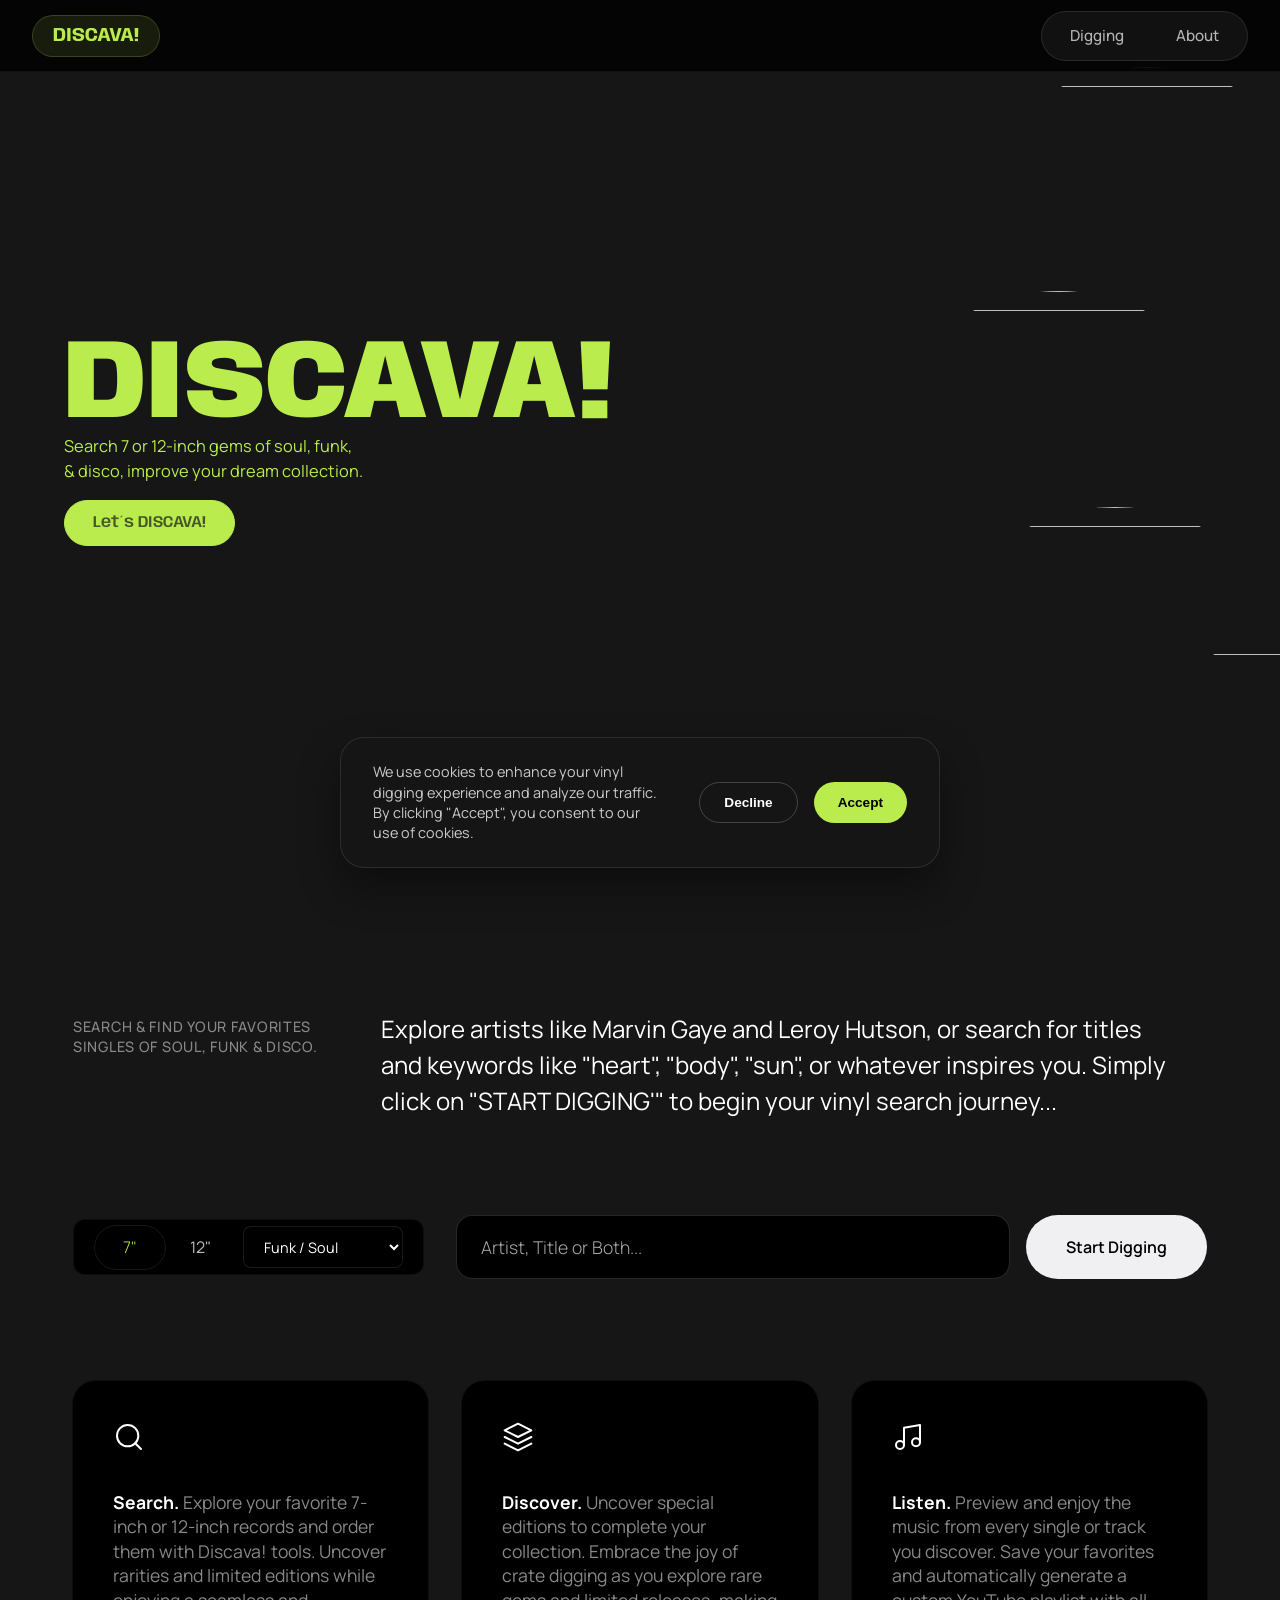
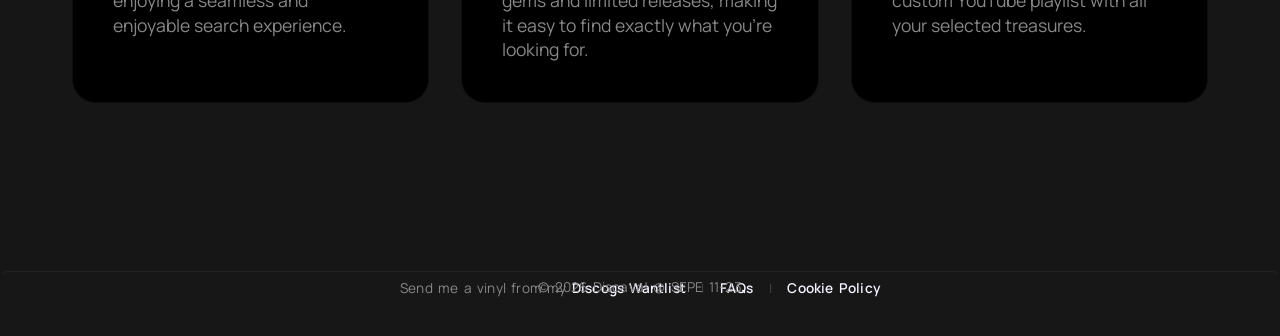
==== index.html @ 00d9830b "Discava 2.0: GTM integration, SEO optimization, Cookie Banner and Dynamic Footer" ====
<!DOCTYPE html>
<html lang="en">

<head>
  <meta charset="UTF-8" />
  <meta name="viewport" content="width=device-width, initial-scale=1.0" />
  <meta httpequiv="Permissions-Policy" content="interest-cohort=()" />
  <meta name="description"
    content="Discava! - Your Vinyl Digging Experience: A platform dedicated to celebrating the timeless allure of vinyl records, soul, funk, and disco music. Join us on this musical journey!" />
  <meta name="keywords"
    content="Discava!, vinyl records, vinyl digging, soul music, funk music, disco music, crate digging, vinyl adventure" />
  <meta name="author" content="Juan Falibene" />
  <!-- Google Tag Manager -->
  <script>(function (w, d, s, l, i) {
      w[l] = w[l] || []; w[l].push({
        'gtm.start':
          new Date().getTime(), event: 'gtm.js'
      }); var f = d.getElementsByTagName(s)[0],
        j = d.createElement(s), dl = l != 'dataLayer' ? '&l=' + l : ''; j.async = true; j.src =
          'https://www.googletagmanager.com/gtm.js?id=' + i + dl; f.parentNode.insertBefore(j, f);
    })(window, document, 'script', 'dataLayer', 'GTM-P69Q8WK2');</script>
  <!-- End Google Tag Manager -->
  <!-- Open Graph / Facebook -->
  <meta property="og:type" content="website" />
  <meta property="og:title" content="Discava! - Your Vinyl Digging Experience" />
  <meta property="og:description"
    content="A platform dedicated to celebrating the timeless allure of vinyl records, soul, funk, and disco music. Join us on this musical journey!" />
  <meta property="og:image" content="http://dev.juanfalibene.com/discava/img/discava_sharealbe_img.jpg" />
  <!-- Twitter -->
  <meta property="twitter:card" content="summary_large_image" />
  <meta property="twitter:title" content="Discava! - Your Vinyl Digging Experience" />
  <meta property="twitter:description"
    content="A platform dedicated to celebrating the timeless allure of vinyl records, soul, funk, and disco music. Join us on this musical journey!" />
  <meta property="twitter:image" content="http://dev.juanfalibene.com/discava/img/discava_shareable_img.jpg" />
  <title>Discava! - Your Vinyl Digging Experience</title>
  <link rel="stylesheet" href="css/styles.css" />
  <link rel="icon" type="image/x-icon" href="img/favicon.png" />
  <link rel="canonical" href="https://juanfalibene.com/discava/index.html" />
  <!-- Structured Data / JSON-LD -->
  <script type="application/ld+json">
    {
      "@context": "https://schema.org",
      "@type": "WebSite",
      "name": "Discava!",
      "url": "https://juanfalibene.com/discava/",
      "description": "Your Vinyl Digging Experience - Soul, Funk, and Disco music platform.",
      "author": {
        "@type": "Person",
        "name": "Juan Falibene"
      },
      "potentialAction": {
        "@type": "SearchAction",
        "target": "https://juanfalibene.com/discava/index.html?q={search_term_string}",
        "query-input": "required name=search_term_string"
      }
    }
  </script>
  <!-- type="module" habilita los imports/exports entre archivos JS -->
  <script type="module" src="js/main.js"></script>
</head>

<body>
  <!-- Google Tag Manager (noscript) -->
  <noscript><iframe src="https://www.googletagmanager.com/ns.html?id=GTM-P69Q8WK2" height="0" width="0"
      style="display:none;visibility:hidden"></iframe></noscript>
  <!-- End Google Tag Manager (noscript) -->
  <header class="header" id="header">
    <div class="logo">
      <h1><a href="./index.html">Discava!</a></h1>
    </div>
    <nav class="navbar" id="navbar">
      <ul>
        <li class="nav-item"><a href="#diggin">Digging</a></li>
        <!--<li class="nav-item"><a href="#discover">Discover</a></li>-->
        <li class="nav-item"><a href="./about.html">About</a></li>
      </ul>
    </nav>
    <button class="hamburger-button" id="hamburgerButton">
      <span></span>
      <span></span>
      <span></span>
    </button>
  </header>
  <section class="hero-welcome">
    <div class="welcome-intro">
      <h2>Discava!</h2>
      <p>
        Search 7 or 12-inch gems of soul, funk, & disco, improve your dream
        collection.
      </p>
      <a href="#diggin" class="hero-btn-start">Let´s DISCAVA!</a>
    </div>
    <div class="row-for-discos">
      <div class="row-disquitos">
        <div class="row-disquitos-label">
          <div class="disquito-img-container disquito-01">
            <img src="./img/covers/cover.webp" />
          </div>
          <div class="disquito-img-container disquito-02">
            <img src="./img/covers/01.webp" />
          </div>
          <div class="disquito-img-container disquito-03">
            <img src="./img/covers/02.webp" />
          </div>
          <div class="disquito-img-container disquito-04">
            <img src="./img/covers/03.webp" />
          </div>
          <div class="disquito-img-container disquito-05">
            <img src="./img/covers/04.webp" />
          </div>
          <div class="disquito-img-container disquito-06">
            <img src="./img/covers/05.webp" />
          </div>
          <div class="disquito-img-container disquito-07">
            <img src="./img/covers/06.webp" />
          </div>
          <div class="disquito-img-container disquito-08">
            <img src="./img/covers/08.webp" />
          </div>
        </div>
      </div>
    </div>
  </section>
  <main>
    <section class="search" id="diggin">
      <h2>SEARCH & FIND YOUR FAVORITES SINGLES OF SOUL, FUNK & DISCO.</h2>
      <p class="search-recommendation">
        Explore artists like Marvin Gaye and Leroy Hutson, or search for
        titles and keywords like "heart", "body", "sun", or whatever inspires
        you. Simply click on "START DIGGING'" to begin your vinyl search
        journey...
      </p>
      <form class="search-form">
        <div class="form-options">
          <div class="radio-group">
            <input type="radio" name="format" id="7" value="7" checked="checked" />
            <label for="7">7"</label>
            <input type="radio" name="format" id="12" value="12" />
            <label for="12">12"</label>
          </div>
          <select name="genre" id="menu-genre" class="custom-select">
            <option value="funk+%2F+soul">Funk / Soul</option>
            <option value="disco">Disco</option>
            <option value="boogie">Boogie</option>
            <option value="boogaloo">Boogaloo</option>
            <option value="Rhythm+%26+Blues">Rhythm & Blues</option>
            <option value="soul-jazz">Soul Jazz</option>
            <option value="jazz-funk">Jazz Funk</option>
            <option value="fusion">Fusion</option>
            <option value="latin-jazz">Latin Jazz</option>
          </select>
        </div>
        <div class="search-main">
          <input type="text" placeholder="Artist, Title or Both..." name="search-query" id="search-query" />
          <button type="submit" id="search-btn">Start Digging</button>
        </div>
      </form>

      <!-- data response-->
      <div id="results">
        <div class="disco-filters"></div>
        <div class="discos"></div>
        <div class="pagination"></div>
      </div>
    </section>
    <section class="boxes flex-container">
      <div class="box">
        <div class="box-icon">
          <svg xmlns="http://www.w3.org/2000/svg" width="24" height="24" viewBox="0 0 24 24" fill="none"
            stroke="currentColor" stroke-width="2" stroke-linecap="round" stroke-linejoin="round">
            <circle cx="11" cy="11" r="8"></circle>
            <line x1="21" y1="21" x2="16.65" y2="16.65"></line>
          </svg>
        </div>
        <h3>Search. <span>Explore your favorite 7-inch or 12-inch records and order them with Discava! tools. Uncover
            rarities and limited editions while enjoying a seamless and enjoyable search experience.</span></h3>
      </div>
      <div class="box">
        <div class="box-icon">
          <svg xmlns="http://www.w3.org/2000/svg" width="24" height="24" viewBox="0 0 24 24" fill="none"
            stroke="currentColor" stroke-width="2" stroke-linecap="round" stroke-linejoin="round">
            <path d="M12 2L2 7l10 5 10-5-10-5z"></path>
            <path d="M2 17l10 5 10-5"></path>
            <path d="M2 12l10 5 10-5"></path>
          </svg>
        </div>
        <h3>Discover. <span>Uncover special editions to complete your collection. Embrace the joy of crate digging as
            you explore rare gems and limited releases, making it easy to find exactly what you're looking for.</span>
        </h3>
      </div>
      <div class="box">
        <div class="box-icon">
          <svg xmlns="http://www.w3.org/2000/svg" width="24" height="24" viewBox="0 0 24 24" fill="none"
            stroke="currentColor" stroke-width="2" stroke-linecap="round" stroke-linejoin="round">
            <path d="M9 18V5l12-2v13"></path>
            <circle cx="6" cy="18" r="3"></circle>
            <circle cx="18" cy="16" r="3"></circle>
          </svg>
        </div>
        <h3>Listen. <span>Preview and enjoy the music from every single or track you discover. Save your favorites and
            automatically generate a custom YouTube playlist with all your selected treasures.</span></h3>
      </div>
    </section>
    <!--
        <section class="hero" id="discover">
            <div class="hero-text">
                <h2>DISCOVERY MUSIC FROM OUR LISTS</h2>
            </div>
            <div class="hero-crate">
                <div class="single-cover" data-label="star-creature">
                    <h2>star creature</h2><span>Electronic Funk only on 45</span>
                </div>
                <div class="single-cover" data-label="athens-of-the-north">
                    <h2>athens of the north</h2><span>Modern Soul Gems</span>
                </div>
                <div class="single-cover" data-label="mowest">
                    <h2>MoWest</h2><span>Motown's West Coast</span>
                </div>
                <div class="single-cover" data-label="stones-throw-record">
                    <h2>stones throw record</h2><span>"Our Vinyl Weighs a Ton"</span>
                </div>
            </div>
        </section>-->
  </main>

  <footer></footer>

  <template id="disco">
    <div class="disco">
      <a href="">
        <img src="" alt="" />
      </a>
      <div class="disco-info">
        <p class="disco-title"></p>
        <p class="disco-year"></p>
        <p class="disco-label"></p>
      </div>
    </div>
  </template>
</body>

</html>
---- css/styles.css ----
/********************************************************************

 ********************************************************************/

@import url("https://fonts.googleapis.com/css2?family=Anybody:wght@700;900&family=Manrope:wght@300;400;500;600;700&display=swap");

* {
  margin: 0;
  padding: 0;
  box-sizing: border-box;
  -webkit-font-smoothing: antialiased;
}

:root {
  --bg-green-color: #B9EC4C;
  --bg-pink-color: #fcb9d5;
  --primary-color: #f3f3ff;
  --secondary-color: #161617;
  /* Gris muy oscuro OF */
  --fs-xl: 5em;
  --fs-l: 2em;
  --fs-sl: 2.25em;
  --fs-m: 1.65em;
  --fs-sm: 1.25em;
  --fs-n: 1em;
  --fw-thin: 300;
  --fw-normal: 400;
  --fw-semi: 600;
  --ff-n: "Manrope", sans-serif;
  --ff-l: "Anybody", sans-serif;
  --border-rl: 0.5em;
  --border-rs: 0.2em;
  --border-card: 1.5em;
  --img-circle: 50%;
}

/*#region [general]*/
body {
  font-family: var(--ff-n);
  background-color: var(--secondary-color);
  color: var(--primary-color);
}

a {
  color: inherit;
  text-decoration: none;
  transition: var(--transition);
}

main {
  display: flex;
  flex-direction: column;
  padding: var(--border-rl);
  gap: calc(var(--fs-sl) + 0.35em);
}

.flex-container {
  display: flex;
  flex-direction: row;
}

h1 {
  font-size: var(--fs-xl);
  font-weight: var(--fw-thin);
  color: var(--primary-color);
  line-height: calc(var(--fs-n) + 0.25em);
}

h2 {
  font-size: var(--fs-m);
  font-weight: var(--fw-normal);
  color: var(--primary-color);
  line-height: calc(var(--fs-m) + 0.3em);
  margin: 0px 0px var(--border-rl) 0px;
  text-align: center;
}

iframe {
  border: none;
  border-radius: var(--border-rl);
}

.hamburger-button {
  display: none;
  cursor: pointer;
  border: none;
  border-radius: 50%;
  background-color: rgba(185, 236, 76, 0.1);
  width: 2.75rem;
  height: 2.75rem;
  padding: 0;
  /* Centering the spans perfectly */
  flex-direction: column;
  justify-content: center;
  align-items: center;
  gap: 3px;
}

.hamburger-button span {
  display: block;
  width: 1.25rem;
  height: 2px;
  background: var(--bg-green-color);
  margin: 0;
  border-radius: 2px;
}

.hide-div {
  display: none;
}

.show-div {
  display: flex;
}

/*#endregion*/

/*#region [headerl]*/
.header {
  position: fixed;
  display: flex;
  justify-content: space-between;
  align-items: center;
  width: 100%;
  padding: 1rem 2rem;
  /* Más aire */
  height: 4.5rem;
  z-index: 99999;
  background-color: rgba(0, 0, 0, 0.8);
  backdrop-filter: blur(10px);
  border-bottom: 1px solid rgba(255, 255, 255, 0.05);
}

.logo h1 {
  font-family: var(--ff-l);
  color: var(--bg-green-color);
  font-size: 1.2rem;
  font-weight: 700;
  text-transform: uppercase;
  background-color: rgba(185, 236, 76, 0.1);
  padding: 0.5rem 1.25rem;
  border-radius: 100px;
  border: 1px solid rgba(185, 236, 76, 0.2);
}

.logo h1 a,
.logo h1 a:visited {
  text-decoration: none;
  color: var(--bg-green-color);
  display: block;
  cursor: pointer;
}

.logo img {
  width: 70%;
  vertical-align: middle;
  margin-top: -0.8rem;
}

/*#endregion */

/*#region [navbar]*/
.navbar {
  display: flex;
  align-items: center;
}

.navbar ul {
  display: flex;
  flex-direction: row;
  list-style: none;
  background-color: rgba(255, 255, 255, 0.05);
  /* Cápsula central */
  border: 1px solid rgba(255, 255, 255, 0.1);
  padding: 4px;
  border-radius: 100px;
  gap: 4px;
}

.navbar ul li {
  display: flex;
  align-items: center;
}

.navbar ul li a {
  display: flex;
  align-items: center;
  justify-content: center;
  padding: 0 1.5rem;
  height: 2.5rem;
  border-radius: 100px;
  color: #b6b6b6;
  font-family: var(--ff-n);
  font-size: 0.95rem;
  font-weight: 500;
  text-decoration: none;
  transition: all 0.2s ease;
  text-transform: none;
  /* Sin uppercase */
}

.navbar ul li a:hover {
  color: var(--bg-green-color);
  background-color: #000000;
}

.invert-btn-navbar {
  font-family: var(--ff-l);
  color: var(--bg-green-color);
  font-size: 1.2rem;
  font-weight: 700;
  text-transform: uppercase;
  background-color: rgba(185, 236, 76, 0.1);
  padding: 0.5rem 1.25rem;
  border-radius: 100px;
  border: 1px solid rgba(185, 236, 76, 0.2);
  cursor: pointer;
}

.invert-btn-navbar:hover {
  background-color: var(--bg-green-color);
  border-color: var(--bg-green-color);
  color: var(--secondary-color);
}

.hero-welcome {
  display: flex;
  flex-direction: row;
  width: 100%;
  gap: 0;
  justify-content: space-between;
  align-items: center;
  height: 100dvh;
  background-color: var(--secondary-color);
}

.scrolled {
  background-image: none;
  background-color: var(--secondary-color);
  opacity: 0.9;
  mix-blend-mode: luminosity;
}

.on-single-modal {
  background-image: none;
  background-color: #000000;
}

.welcome-intro {
  display: flex;
  flex-direction: column;
  justify-content: center;
  align-items: flex-start;
  text-align: left;
  width: 45%;
  height: 100%;
  gap: 0.25em;
  z-index: 900;
  padding-left: 5vw;
  background-color: transparent;
}

.welcome-intro img {
  width: 30%;
  height: auto;
  margin: 0 auto;
  animation: floating 5.33s infinite ease-in-out;
}

@keyframes floating {
  0% {
    transform: translateY(0em);
  }

  50% {
    transform: translateY(0.75em);
  }

  100% {
    transform: translateY(0em);
  }
}

.welcome-intro h2 {
  font-family: "Anybody";
  font-size: 7rem;
  font-weight: 900;
  text-transform: uppercase;
  letter-spacing: -0.2px;
  line-height: 0.5;
  padding: 0.25rem 0;
  text-align: left;
  margin-bottom: 0;
  color: var(--bg-green-color);
}

.welcome-intro p {
  font-size: 1.025rem;
  font-weight: var(--fw-normal);
  line-height: 1.5;
  padding: 0.75rem 0;
  text-align: left;
  text-wrap: balance;
  color: var(--bg-green-color);
}

.hero-btn-start {
  align-self: flex-start;
  margin-left: 0;
  background-color: var(--bg-green-color);
  border: 1px solid var(--bg-green-color);
  font-family: "Anybody", var(--ff-n);
  font-size: var(--fs-n);
  font-weight: 600;
  color: rgba(22, 24, 24, 0.7);
  padding: 0.85em 1.75em;
  border-radius: 2em;
  cursor: pointer;
  text-decoration: none;
  transition: all 0.3s;
  display: inline-flex;
  align-items: center;
  justify-content: center;
}

.hero-btn-start:hover {
  box-shadow: 0 0.5em 0.5em -0.4em var(--bg-green-color);
  transform: translateY(-0.25em);
  color: #000000;
}

/*#endregion*/

/* test disquitos carousel */

.row-for-discos {
  position: absolute;
  left: 100%;
  transform: translate(-100%);
  width: 55%;
  height: 100%;
  overflow: hidden;
  z-index: 800;
}

.row-disquitos {
  animation: rotateDisco 45s linear infinite;
  border-radius: 50%;
  height: 100%;
  width: 100%;
  left: 50%;
  position: absolute;
}

.disquito-img-container {
  display: flex;
  flex-direction: column;
  justify-content: center;
  align-items: center;
  position: absolute;
  width: 60%;
  height: 60%;
  pointer-events: none;
  padding: 1rem;
}

.disquito-01 {
  transform: translate(0.5rem, -0.5rem);
}

.disquito-02 {
  transform: translate(-5rem, 13.5rem);
}

.disquito-03 {
  transform: translate(-1.5rem, 27rem);
}

.disquito-04 {
  transform: translate(10rem, 35rem);
}

.disquito-05 {
  transform: translate(24.5rem, 30.5rem);
}

.disquito-06 {
  transform: translate(32.5rem, 17.5rem);
}

.disquito-07 {
  transform: translate(27.5rem, 2rem);
}

.disquito-08 {
  transform: translate(14.5rem, -5.5rem);
}

.row-disquitos-label img {
  flex-shrink: 0;
  height: auto;
  width: 100%;
  aspect-ratio: 1 / 1;
  border-radius: var(--img-circle);
  display: inline-block;
  max-width: 100%;
  animation: rotateDisco 10.66s linear infinite;
  vertical-align: middle;
}

/*#endregion*/

/*#region [crate]*/
.hero {
  display: flex;
  flex-direction: column;
  justify-content: center;
  align-content: space-around;
  height: 37.5em;
  border: 1px var(--primary-color) solid;
  border-top-left-radius: var(--border-rl);
  border-top-right-radius: var(--border-rl);
}

.hero-text {
  display: flex;
  flex-direction: column;
  justify-content: center;
  text-align: center;
  height: 20%;
  gap: var(--fs-n);
  background-color: var(--bg-green-color);
  border-top-left-radius: var(--border-rl);
  border-top-right-radius: var(--border-rl);
}

.hero .hero-text h2 {
  font-size: var(--fs-sl);
  font-weight: var(--fw-semi);
  color: var(--primary-color);
  line-height: var(--fs-sm);
  text-transform: uppercase;
}

.hero .hero-text p {
  font-size: var(--fs-n);
  font-weight: var(--fw-normal);
}

.hero .hero-crate {
  display: flex;
  flex-direction: column-reverse;
  justify-content: end;
  align-items: center;
  width: 100%;
  height: 80%;
  padding-top: 2%;
  overflow: hidden;
}

.hero .hero-crate .single-cover {
  display: flex;
  flex-direction: row;
  justify-content: space-between;
  align-items: stretch;
  width: 94%;
  height: calc(var(--fs-xl) - 1em);
  padding: 0.375em;
  background-size: cover;
  transform: none;
  transform-style: preserve-3d;
}

.hero .hero-crate .single-cover img {
  width: 100%;
  border-radius: 0;
  transform: none;
  transform-style: preserve-3d;
}

.hero .hero-crate .single-cover h2 {
  font-family: "Anybody";
  font-size: 2.0375em;
  font-weight: var(--fw-normal);
  line-height: 1.375em;
  color: var(--primary-color);
  text-transform: uppercase;
  letter-spacing: 0.2px;
  text-align: start;
  border-radius: 0.1em;
}

.hero .hero-crate .single-cover span {
  font-size: 1.0375em;
  font-weight: var(--fw-normal);
  line-height: calc(var(--fs-m));
  color: var(--secondary-color);
  text-transform: uppercase;
  letter-spacing: 0.2px;
  text-align: end;
  background-color: var(--primary-color);
  height: fit-content;
  padding: 0.125em 0.225em;
  border-radius: var(--border-rs);
  opacity: 0.8;
}

.hero .hero-crate .single-cover:first-child {
  background-color: #f0c418;
  height: calc(var(--fs-xl) + 7em);
  z-index: 500;
}

.hero .hero-crate .single-cover:hover {
  transform: scaleY(1.2);
  transform-origin: bottom;
  cursor: grabbing;
  z-index: 99990;
  transition: 0.1s ease-in-out;
}

.hero .hero-crate .single-cover:first-child:hover {
  height: calc(var(--fs-xl) + 11em);
  transition: 0.1s ease-in-out;
  transform-style: preserve-3d;
  transform: none;
}

.hero .hero-crate .single-cover:nth-child(2) {
  background-color: #65ddb9;
  width: 86%;
}

.hero .hero-crate .single-cover:nth-child(2):hover {
  height: calc(var(--fs-xl) + 3em);
  transition: 0.1s ease-in-out;
  transform-style: preserve-3d;
  transform: none;
}

.hero .hero-crate .single-cover:nth-child(3) {
  background-color: #fa7b76;
  width: 78%;
}

.hero .hero-crate .single-cover:nth-child(3):hover {
  height: calc(var(--fs-xl) + 4em);
  transition: 0.1s ease-in-out;
  transform-style: preserve-3d;
  transform: none;
}

.hero .hero-crate .single-cover:last-child {
  background-color: #2fa8cc;
  width: 70%;
}

.hero .hero-crate .single-cover:last-child:hover {
  height: calc(var(--fs-xl) + 2.5em);
  transition: 0.1s ease-in;
  transform-style: preserve-3d;
  transform: none;
}

/*#endregion*/

/*#region [boxes]*/
.boxes {
  display: flex;
  flex-direction: row;
  justify-content: center;
  gap: 2rem;
  padding: 2rem 5vw 6rem 5vw;
  /* Menos espacio arriba, más abajo para cerrar */
  background-color: transparent;
}

.box {
  display: flex;
  flex-direction: column;
  flex: 1;
  background-color: #000000;
  padding: 2.5rem;
  border-radius: 1.5rem;
  border: 1px solid rgba(255, 255, 255, 0.05);
  transition: transform 0.3s ease, border-color 0.3s ease;
}

.box:hover {
  transform: translateY(-5px);
  border-color: rgba(255, 255, 255, 0.15);
}

.box-icon {
  color: #ffffff;
  margin-bottom: 2rem;
}

.box-icon svg {
  width: 32px;
  height: 32px;
  stroke-width: 1.5px;
}

.box h3 {
  font-family: var(--ff-n);
  font-size: 1.1rem;
  font-weight: 700;
  color: #ffffff;
  line-height: 1.4;
  margin: 0;
}

.box h3 span {
  color: #888;
  font-weight: 400;
}

.search-recommendation {
  font-size: 1.5rem;
  font-weight: 400;
  color: #fff;
  line-height: 1.5;
  text-align: left;
  margin: 0;
  max-width: 800px;
}

.hero-search {
  padding: calc(var(--fs-xl) - var(--border-rl));
  display: none;
}

/*#endregion*/

/*#region [search]*/
.search {
  padding-top: calc(var(--fs-sl) + 0.5em);
  background-color: var(--secondary-color);
  border-radius: 2em;
  border: 1px solid var(--secondary-color);
}

form {
  display: flex;
  flex-direction: column;
  justify-content: center;
  padding: 0;
  border-radius: 2em;
  width: 80%;
  align-items: center;
  margin: 0 auto;
  gap: var(--border-rl);
}

form input[type="text"] {
  width: 100%;
  padding: 0.75em var(--fs-n) var(--fs-n) var(--fs-n);
  border: 1px solid #171717;
  border-radius: 2em;
  font-size: var(--fs-sm);
  font-weight: var(--fw-thin);
  line-height: calc(var(--fs-sm) + 0.5em);
  background-color: rgba(22, 24, 24, 0.7);
  color: #b6b6b6;
}

form input[type="text"]:focus,
form input[type="text"]:focus-visible,
form input[type="text"]:active {
  background-color: #f0f0f0;
  color: var(--secondary-color);
}

.search {
  display: grid;
  grid-template-columns: 1fr 3fr;
  /* Título izquierda, Texto derecha */
  gap: 2rem;
  padding: 8vw 5vw 2vw 5vw;
  /* Reducimos el bottom a 2vw */
  align-items: start;
}

.search h2 {
  font-family: var(--ff-n);
  font-size: 0.9rem;
  font-weight: 500;
  color: #888;
  text-align: left;
  text-transform: uppercase;
  letter-spacing: 0.05em;
  line-height: 1.4;
  margin: 0;
  padding-top: 0.35rem;
}

.search-recommendation {
  font-size: 1.5rem;
  font-weight: 400;
  color: #fff;
  line-height: 1.5;
  text-align: left;
  margin: 0;
  max-width: 800px;
}

/* Ajuste para que el formulario ocupe todo el ancho debajo */
/* --- SEARCH FORM REFACTOR (OF Style) --- */
.search-form {
  grid-column: 1 / -1;
  display: grid;
  grid-template-columns: 1fr 3fr;
  /* Sincronizado: Opciones izquierda, Input derecha */
  gap: 2rem;
  margin-top: 4rem;
  width: 100%;
}

.form-options-group {
  display: flex;
  flex-direction: row;
  gap: 1.5rem;
  align-items: center;
}

.form-options {
  display: flex;
  flex-direction: row;
  gap: 2rem;
  align-items: center;
  background-color: #000000;
  padding: 0 1.25rem;
  height: 3.5rem;
  /* Un poco más bajo para equilibrar */
  border-radius: 12px;
  border: 1px solid rgba(255, 255, 255, 0.05);
}

.search-main {
  display: flex;
  gap: 1rem;
  align-items: center;
}

.search-main input[type="text"] {
  flex: 1;
  background-color: #000000;
  border: 1px solid rgba(255, 255, 255, 0.15);
  color: #fff;
  /* Texto blanco puro */
  height: 4rem;
  padding: 0 1.5rem;
  border-radius: 16px;
  font-size: 1.1rem;
  font-family: var(--ff-n);
  transition: all 0.3s ease;
}

.search-main input[type="text"]::placeholder {
  color: #aaa;
  /* Placeholder más claro */
}

.search-main input[type="text"]:focus {
  background-color: rgba(255, 255, 255, 0.07);
  border-color: var(--bg-green-color);
  outline: none;
  color: #ffffff;
}

#search-btn {
  background-color: #f0f0f2;
  /* Off-white premium */
  color: #000;
  border: none;
  height: 4rem;
  padding: 0 2.5rem;
  border-radius: 100px;
  font-family: var(--ff-n);
  font-weight: 600;
  font-size: 1rem;
  cursor: pointer;
  transition: all 0.3s ease;
  white-space: nowrap;
}

#search-btn:hover {
  background-color: #ffffff;
  transform: translateY(-2px);
  box-shadow: 0 8px 25px rgba(0, 0, 0, 0.4);
}

#menu-genre {
  background-color: #000000;
  border: 1px solid rgba(255, 255, 255, 0.1);
  color: #fff;
  padding: 0.6rem 1rem;
  border-radius: 8px;
  font-family: var(--ff-n);
  font-size: 0.9rem;
  cursor: pointer;
}

.radio-group {
  display: flex;
  gap: 1.5rem;
  align-items: center;
}

.radio-group input[type="radio"] {
  display: none;
  /* Hide default radio */
}

.radio-group label {
  color: #bbb;
  /* Gris más claro */
  font-size: 1rem;
  font-family: var(--ff-n);
  cursor: pointer;
  transition: color 0.3s;
}

.radio-group input[type="radio"]:checked+label {
  color: var(--bg-green-color);
  font-weight: 600;
  font-size: var(--fs-n);
  font-weight: var(--fw-thin);
  text-transform: uppercase;
  line-height: var(--fs-n);
  color: var(--bg-green-color);
  padding: 0.85em 1.75em;
  border: 1px solid #171717;
  border-radius: 2em;
  cursor: pointer;
}

form button:hover {
  background-color: var(--bg-primary-color);
  color: #f0f0f0;
  border: 1px solid var(--bg-green-color);
}

/*#endregion*/

/*#region [results]*/
/* discos flex */
#results {
  grid-column: 1 / -1;
  /* Arregla el ancho en el grid */
  background-color: var(--secondary-color);
  /*background-image: url('./../img/dirty-old-black-shirt.png');*/
  padding: var(--fs-n);
  border-radius: var(--border-rl);
  display: none;
}

/* --- FILTERS REFACTOR (OF Style) --- */
.disco-filters {
  display: flex;
  justify-content: center;
  align-items: center;
  gap: 0.75rem;
  background-color: rgba(255, 255, 255, 0.03);
  padding: 0.5rem 1rem;
  border-radius: 100px;
  border: 1px solid rgba(255, 255, 255, 0.05);
  backdrop-filter: blur(10px);
  width: max-content;
  margin: 0 auto 2rem auto;
}

.disco-filters button {
  background-color: rgba(255, 255, 255, 0.05);
  /* Un fondo sutil para dar cuerpo */
  color: #eeeeee;
  /* Texto mucho más legible */
  border: 1px solid rgba(255, 255, 255, 0.2);
  /* Borde más presente */
  padding: 0.5rem 1.25rem;
  border-radius: 100px;
  font-family: var(--ff-n);
  font-size: 0.75rem;
  font-weight: 700;
  /* Un poco más de peso */
  text-transform: uppercase;
  letter-spacing: 0.1em;
  cursor: pointer;
  transition: all 0.3s cubic-bezier(0.4, 0, 0.2, 1);
}

.disco-filters button:hover {
  background-color: #ffffff;
  color: #000;
  border-color: #ffffff;
}

.discos {
  display: flex;
  flex-direction: row;
  flex-wrap: wrap;
  justify-content: space-between;
  gap: var(--fs-n);
  margin-top: 1.5em;
}

.disco {
  display: flex;
  flex-direction: column;
  margin-top: 1.5rem;
  flex-basis: calc(33.3% - var(--fs-n));
  background-color: #000000;
  border: 1px solid rgba(255, 255, 255, 0.05);
  border-radius: var(--border-card);
  overflow: hidden;
  transition: transform 0.3s ease, border-color 0.3s ease;
}

.disco:hover {
  transform: translateY(-5px);
  border-color: rgba(255, 255, 255, 0.15);
}

.disco img {
  display: flex;
  width: 99%;
  height: 99%;
  border-radius: var(--img-circle);
  margin: 0 auto;
  padding: 1.3em;
  object-fit: cover;
  aspect-ratio: 1 / 1;
  background-color: transparent;
  transition: background-color 0.3s ease;
}

.disco:hover img {
  background-color: var(--bg-green-color);
  /* Recuperamos el verde de marca */
  animation: rotateDisco 10.66s linear infinite;
}

@keyframes rotateDisco {
  0% {
    transform: rotate(0deg);
  }

  100% {
    transform: rotate(360deg);
  }
}

.disco-info {
  display: flex;
  flex-direction: column;
  gap: 0.5rem;
  padding: 1.5rem;
  background-color: transparent;
}

.disco-info a {
  text-decoration: none;
}

.disco-title {
  width: 100%;
  text-transform: none;
  /* Menos agresivo */
  font-weight: 600;
  color: #ffffff;
  font-size: 1.1rem;
  line-height: 1.3;
  margin-bottom: 0.25rem;
}

.disco-year,
.disco-label {
  color: #888;
  font-weight: 400;
  font-size: 0.85rem;
}

.disco-label {
  opacity: 0.8;
}

/*#endregion*/

/*#region [pagination]*/
/* pagination */
.pagination {
  display: flex;
  flex-direction: column;
  margin: 3em 0;
  gap: calc(var(--fs-n) + 0.5em);
  justify-content: center;
  align-items: center;
}

/* --- PAGINATION REFACTOR (OF Style) --- */
.pagination {
  display: flex;
  flex-direction: column;
  /* Apilamos el contador y los botones */
  justify-content: center;
  align-items: center;
  margin: 6rem 0;
  width: 100%;
  gap: 1.5rem;
}

.pagination-status {
  font-family: var(--ff-n);
  font-size: 0.8rem;
  font-weight: 500;
  color: #666;
  text-transform: uppercase;
  letter-spacing: 0.05em;
}

.pagination p {
  display: block;
  /* Aseguramos que se vea */
}

.pagination ul {
  display: flex;
  gap: 0.5rem;
  list-style: none;
  background-color: rgba(255, 255, 255, 0.03);
  padding: 0.5rem;
  border-radius: 100px;
  /* Cápsula igual que el navbar */
  border: 1px solid rgba(255, 255, 255, 0.05);
  backdrop-filter: blur(10px);
}

.pagination ul li {
  display: flex;
  align-items: center;
  justify-content: center;
  width: 2.5rem;
  height: 2.5rem;
  border-radius: 50%;
  /* Círculos perfectos */
  color: #888;
  font-size: 0.9rem;
  font-family: var(--ff-n);
  font-weight: 500;
  cursor: pointer;
  transition: all 0.3s ease;
}

.pagination ul li:hover {
  background-color: #ffffff;
  /* Hover a blanco */
  color: #000;
}

/* Estilo para la página activa */
.pagination ul li.active {
  background-color: var(--bg-green-color);
  color: #000;
  font-weight: 600;
}

/*#endregion*/

/*#region [single-result]*/
/* single.html */

.single-result,
.about,
.listen {
  margin-top: 3.5em;
  padding: 0 0.5em;
}

.single-disco {
  display: flex;
  flex-direction: row-reverse;
  justify-content: space-between;
  padding: 4rem;
  background-color: #111111;
  /* Un poco más oscuro para que resalten las pills */
  border: 1px solid rgba(255, 255, 255, 0.05);
  min-height: auto;
  width: 100%;
  border-radius: 1.5rem;
  gap: 4rem;
}

.invert-sd {
  height: auto;
  background: var(--secondary-color);
  flex-direction: row;
  padding-bottom: calc(var(--fs-sl) + 0.25em);
  gap: calc(var(--fs-sl) + 0.25em);
}

.single-disco-cover {
  padding: 2em;
}

.single-disco-image {
  display: flex;
  align-items: center;
  width: 40%;
}

.single-disco-image img {
  object-fit: cover;
  aspect-ratio: 1 / 1;
  width: 100%;
  height: auto;
  border-radius: 1rem;
  box-shadow: 0 10px 30px rgba(0, 0, 0, 0.5);
}

.single-disco-info {
  display: flex;
  flex-direction: column;
  gap: 1rem;
  width: 60%;
}

.single-disco-info h1 {
  font-family: var(--ff-n);
  font-size: 1.5rem;
  line-height: 1.05;
  font-weight: 700;
  letter-spacing: -0.04em;
  color: #ffffff;
}

.single-disco-info p.single-year {
  font-size: 0.9em;
  letter-spacing: 0.2px;
  word-spacing: 5px;
  color: #b6b6b6;
  padding: 0 var(--border-rl);
  text-transform: uppercase;
  font-weight: var(--fw-thin);
  margin-bottom: 0;
}

.single-info-container {
  display: flex;
  flex-direction: column;
  justify-content: flex-start;
  align-items: stretch;
  gap: 0;
  width: 100%;
}

.single-info,
.single-notes {
  display: flex;
  flex-direction: column;
  width: 100%;
}

.single-notes,
.single-info {
  list-style: none;
  padding: 0.5em 0.25em;
}

.single-notes li,
.single-info li {
  font-size: 0.85em;
  font-weight: var(--fw-thin);
  color: #b6b6b6;
  padding: 0.25em 0;
  border-bottom: 1px solid #b6b6b688;
}

.single-disco-tracklist {
  padding: 1.5rem 0;
  background-color: transparent;
  color: #f0f0f0;
  height: auto;
  min-height: 12rem;
}

.single-disco-tracklist::-webkit-scrollbar {
  width: 4px;
}

.single-disco-tracklist::-webkit-scrollbar-thumb,
.single-disco-tracklist::-webkit-scrollbar-track {
  border-radius: 6px;
}

.single-disco-tracklist::-webkit-scrollbar-thumb {
  background: var(--bg-green-color);
}

.single-disco-tracklist::-webkit-scrollbar-track {
  background: #242424;
}

.invert-sd-tracklist {
  overflow: visible;
  height: auto;
  background-color: transparent;
  padding: 0.5em;
}

.single-disco-tracklist h2 {
  font-family: var(--ff-n);
  font-size: 1.1rem;
  font-weight: 700;
  color: #ffffff;
  line-height: 1.4;
  margin-bottom: 1.5rem;
  text-transform: uppercase;
  letter-spacing: 0.05em;
  text-align: left;
}

.single-disco-tracklist ul.disco-tracklist {
  font-size: 1rem;
  height: 100%;
}

.single-disco-tracklist ul.disco-tracklist li {
  display: flex;
  flex-direction: row;
  justify-content: space-between;
  align-items: center;
  font-size: 0.85em;
  color: #888;
  font-weight: 400;
  line-height: var(--fs-sm);
  letter-spacing: -0.2px;
  padding: 0.75rem 0;
  border-bottom: 1px solid rgba(255, 255, 255, 0.05);
}

.single-disco-tracklist ul.disco-tracklist li button,
.btn-small {
  display: inline-flex;
  align-items: center;
  justify-content: center;
  padding: 0 1rem;
  height: 2rem;
  border-radius: 100px;
  border: 1px solid rgba(255, 255, 255, 0.1);
  background-color: transparent;
  color: #b6b6b6;
  font-family: var(--ff-n);
  font-size: 0.85rem;
  font-weight: 500;
  cursor: pointer;
  text-decoration: none;
  transition: all 0.2s ease;
}

.single-disco-tracklist ul.disco-tracklist li button:hover {
  color: #ffffff;
  background-color: rgba(255, 255, 255, 0.1);
  border-color: rgba(255, 255, 255, 0.2);
}

.btn-action-single {
  display: inline-flex;
  align-items: center;
  justify-content: center;
  padding: 0 2rem;
  height: 3.5rem;
  border-radius: 2rem;
  font-family: var(--ff-n);
  font-size: 1rem;
  font-weight: 500;
  cursor: pointer;
  text-decoration: none;
  transition: all 0.3s ease;
  border: none !important;
  /* Forzamos para quitar bordes heredados */
  background-color: #f4f4f4;
  /* Blanco/Gris muy claro de la captura */
  color: #000000 !important;
  /* Texto negro */
  outline: none;
  box-sizing: border-box;
  appearance: none;
  -webkit-appearance: none;
}

.btn-action-single:hover {
  background-color: #ffffff;
  transform: translateY(-1px);
}

.btn-action-single:disabled {
  background-color: #555;
  color: #888 !important;
  cursor: default;
  transform: none;
}

.single-info-container {
  width: 100%;
  margin-top: 2rem;
}

.single-info,
.single-notes {
  list-style: none;
  padding: 0;
  margin: 0;
  width: 100%;
}

.info-row-clean {
  display: flex;
  justify-content: space-between;
  align-items: center;
  padding: 1.5rem 2rem;
  /* 2rem de espacio lateral añadido */
  border-bottom: 1px solid rgba(255, 255, 255, 0.05);
  width: 100%;
}

.info-label-clean {
  font-family: "IBM Plex Mono", "Courier New", monospace;
  font-size: 0.9rem;
  color: #e0e0e0;
}

.info-values-clean {
  display: flex;
  gap: 0.5rem;
  flex-wrap: wrap;
  justify-content: flex-end;
}

.info-pill-clean {
  font-family: "IBM Plex Mono", "Courier New", monospace;
  font-size: 0.8rem;
  background-color: #F0F8FF;
  /* Color tirando a blanco solicitado */
  color: #111111;
  /* Texto oscuro para contrastar con el fondo claro */
  padding: 0.4rem 0.8rem;
  border-radius: 6px;
  font-weight: 500;
}

.action-links {
  display: flex;
  justify-content: flex-start;
  align-content: center;
  gap: 1rem;
  list-style: none;
  margin-top: 0.5rem;
}

/* Botones como en la captura */
.btn-primary-single,
.btn-secondary-single {
  display: inline-flex;
  align-items: center;
  justify-content: center;
  padding: 0 2rem;
  height: 3.5rem;
  border-radius: 2rem;
  font-family: var(--ff-n);
  font-size: 1rem;
  font-weight: 500;
  cursor: pointer;
  text-decoration: none;
  transition: all 0.3s ease;
  border: none;
}

.btn-primary-single {
  background-color: #f4f4f4;
  color: #000000;
}

.btn-primary-single:hover {
  background-color: #ffffff;
}

.btn-secondary-single {
  background-color: #2a2a2a;
  color: #ffffff;
}

.btn-secondary-single:hover {
  background-color: #333333;
}

.btn-primary-single:disabled {
  background-color: #555;
  color: #888;
  cursor: default;
}


.compilations-versions-results,
.other-versions-results {
  padding: 0 4rem;
}

.other-versions-results h3,
.compilations-versions-results h3 {
  font-family: var(--ff-n);
  font-size: 1.1rem;
  font-weight: 700;
  color: #ffffff;
  line-height: 1.4;
  margin-top: 3rem;
  margin-bottom: 2rem;
  text-transform: uppercase;
  letter-spacing: 0.05em;
  padding: 0;
  background: transparent;
  border: none;
}

.about-contact-link {
  font-size: 0.975em;
  font-weight: var(--fw-thin);
  padding: var(--border-rl) var(--fs-n);
  text-transform: capitalize;
  color: var(--bg-green-color);
  background-color: #171717;
  border: 1px solid #171717;
  border-radius: calc(var(--fs-sm) + 0.25em);
  height: calc(var(--fs-sl) + 0.25em);
  width: fit-content;
  vertical-align: middle;
  line-height: calc(var(--fs-n) + 0.25em);
  margin-bottom: var(--fs-n);
  opacity: 0.9;
}

/*#endregion*/

/*#region [single-versions-results]*/
.versions-results {
  width: 100%;
}

.versions-results ul.versions-list,
.other-versions-results ul.versions-list,
.compilations-versions-results ul.versions-list {
  display: flex;
  flex-wrap: wrap;
  justify-content: flex-start;
  list-style: none;
  gap: var(--fs-n);
}

.versions-results ul.versions-list li.disco-version,
.other-versions-results ul.versions-list li.disco-version,
.compilations-versions-results ul.versions-list li.disco-version {
  display: flex;
  flex-direction: column;
  justify-content: stretch;
  flex-basis: calc(33.33% - var(--fs-n));
  /* 3 por fila, como en la Home */
  background-color: #000000;
  border: 1px solid rgba(255, 255, 255, 0.05);
  border-radius: var(--border-card);
  overflow: hidden;
  transition: transform 0.3s ease, border-color 0.3s ease;
  padding: 0;
}

.versions-results ul.versions-list li.disco-version:hover,
.other-versions-results ul.versions-list li.disco-version:hover,
.compilations-versions-results ul.versions-list li.disco-version:hover {
  transform: translateY(-5px);
  border-color: rgba(255, 255, 255, 0.15);
}

.disco-version-thumb {
  width: 100%;
  aspect-ratio: 1;
  display: flex;
  align-items: center;
  justify-content: center;
  transition: background-color 0.3s ease;
}

.disco-version-thumb img {
  width: 99%;
  height: 99%;
  border-radius: var(--img-circle);
  object-fit: cover;
  padding: 1.3em;
  transition: background-color 0.3s ease;
}

.disco-version:hover .disco-version-thumb img {
  background-color: var(--bg-green-color);
  animation: rotateDisco 10.66s linear infinite;
}

.disco-version-info {
  display: flex;
  flex-direction: column;
  justify-content: flex-start;
  padding: 0.8rem 1rem;
  background-color: transparent;
  row-gap: 0.375em;
}

.disco-version-info p:first-child {
  font-size: var(--fs-n);
  line-height: 1.05em;
  font-weight: var(--fw-semi);
  letter-spacing: -0.2px;
  margin-bottom: var(--border-rl);
  color: var(--primary-color);
}

.disco-version-info p {
  font-size: 0.85em;
  line-height: calc(var(--fs-n) + 0.5em);
  font-weight: var(--fw-normal);
  color: var(--primary-color);
}

/*#endregion*/

/*#region [about]*/
.about,
.listen {
  display: flex;
  flex-direction: row;
  flex-basis: content;
  gap: var(--fs-l);
  padding: 3.675em 2.675em 4.675em 2.675em;
  border-radius: var(--border-rl);
  border: 1px solid #242424;
  color: var(--primary-color);
  background-color: var(--secondary-color);
}

.listen-playlist {
  width: 60%;
  min-height: 70dvh;
  margin-right: 2em;
}

.listen-video {
  position: fixed;
  width: 32%;
  top: auto;
  right: 2.675em;
  overflow-x: hidden;
}

.play-video {
  margin: 0.25em 0;
  padding: 1em;
  border-radius: 0.5em;
  font-size: var(--fs-n);
  line-height: var(--fs-n);
  color: #f0f0f0;
  background-color: #b6b6b630;
  width: 90%;
}

.play-video button {
  font-size: 0.875em;
  line-height: 1.25em;
  color: #f0f0f0;
  background-color: transparent;
  border: none;
}

.play-video:hover button,
.listen-playlist ol li:hover {
  color: var(--bg-green-color);
  cursor: pointer;
}

.play-video::before {
  content: "►";
  padding: 0.5em 0.75em;
  border-radius: 50%;
  border: 1px solid #b6b6b6;
  font-size: 0.5em;
  color: #b6b6b6;
  margin: 0.5em 1em 0.5em -1em;
  transition: all 0.3s;
  vertical-align: middle;
}

/* --- About Page Grid Layout --- */
.about-main-wrapper {
  display: flex;
  flex-direction: row;
  justify-content: center;
  align-items: flex-start;
  flex-wrap: wrap;
  gap: 2rem;
  padding: 6rem 5vw 2rem 5vw;
  max-width: 1400px;
  margin: 0 auto;
}

.about-box {
  flex: 1 1 500px;
  max-width: 600px;
  padding: 2.5rem;
  background-color: #000000;
  border-radius: 1.5rem;
  border: 1px solid rgba(255, 255, 255, 0.05);
  cursor: default;
  transition: border-color 0.3s ease;
}



.about-grid {
  display: flex;
  flex-direction: column;
  gap: 2.5rem;
}

.about-grid-features {
  border-left: 1px solid rgba(255, 255, 255, 0.05);
  height: 100%;
}

.about-grid-features ul {
  list-style-type: none;
  padding-left: 0;
  display: flex;
  flex-direction: column;
  gap: 0.5rem;
}

.about-grid-features h3 {
  margin-bottom: 1.5rem;
  font-size: 1.5rem;
  color: var(--bg-green-color);
  font-family: var(--font-family-heading);
}

.about-grid-features ul li {
  color: #888;
  margin-bottom: 1rem;
  padding-left: 1rem;
}

.about-grid-features ul li::before {
  content: '●';
  color: var(--bg-green-color);
  display: inline-block;
  width: 1em;
  margin-left: -1em;
}

.contact-btn {
  width: fit-content;
  display: inline-flex;
}

.about p {
  display: flex;
  flex-direction: column;
  font-size: var(--fs-n);
  line-height: 2.0675em;
  flex-shrink: 10;
  padding-right: 5.675em;
  border-right: 1px solid #242424;
  font-weight: var(--fw-thin);
  letter-spacing: 0.2px;
  text-wrap: pretty;
}

.about-features,
.listen-playlist {
  display: flex;
  flex-direction: column;
  flex-shrink: 0;
  gap: 3em;
}

.about-features h4 {
  font-size: 0.9em;
  font-weight: var(--fw-thin);
  letter-spacing: -0.1px;
  padding: 0 1.05em;
  color: var(--primary-color);
}

.about ul,
.listen-playlist ul {
  list-style: none;
  display: flex;
  flex-direction: column;
  justify-content: space-between;
}

.about ul {
  gap: 1.05em;
}

.listen-playlist ul {
  gap: 0.025em;
}

.listen-playlist ol li {
  margin-bottom: 0.5em;
  font-size: var(--fs-n);
  color: #f0f0f0;
}

.listen-playlist ol .remove-favorite:after {
  content: "remove";
  cursor: pointer;
  padding: 0.25em 0.5em;
  font-size: 0.725em;
  font-weight: 500;
  line-height: 1em;
  color: #b6b6b688;
  margin: 0.5em 0em 0.5em 1em;
  transition: all 0.3s;
}

.remove-favorite:hover:after {
  color: #fff;
}

.about ul li,
span.contact {
  font-size: 0.9em;
  font-weight: var(--fw-thin);
  padding: var(--border-rl) var(--fs-n);
  text-transform: capitalize;
  background-color: #171717;
  border: none;
  border-radius: calc(var(--fs-sm) + 0.25em);
  height: calc(var(--fs-sl) + 0.25em);
  width: fit-content;
  vertical-align: middle;
  line-height: calc(var(--fs-n) + 0.25em);
  color: #b6b6b688;
}

span.contact .fa {
  vertical-align: top;
  font-size: 1em;
  padding: 0.25em;
  margin: -0.1em 0.125em 0 0.25em;
  border-radius: 50%;
  background-color: var(--bg-green-color);
  color: var(--secondary-color);
}

span.contact {
  border: 1px solid #171717;
  background-color: #242424;
  margin: 1.5em 0;
}

span.contact a {
  font-weight: var(--fw-normal);
  color: #b6b6b6;
  text-decoration: none;
  text-transform: uppercase;
}

span.contact a:hover {
  color: var(--bg-green-color);
}

/*#endregion*/

/*#region [footer]*/
footer {
  display: flex;
  flex-direction: row;
  margin-top: calc(var(--fs-xl) + 1.5em);
  padding: 0.75em 0.5em;
  justify-content: space-between;
  align-items: center;
  height: 3rem;
  background-color: #171717;
  border: 1px solid #171717;
  border-top-left-radius: var(--border-rl);
  border-top-right-radius: var(--border-rl);
  border-bottom: none;
}

footer small {
  padding: 0.25em;
  letter-spacing: 0.2px;
  word-spacing: 2px;
  position: sticky;
  bottom: 0;
  color: #b6b6b6;
  font-size: 0.75em;
}

footer small a {
  color: var(--primary-color);
  font-weight: var(--fw-semi);
  text-decoration: none;
  vertical-align: text-bottom;
  color: var(--primary-color);
}

footer small a.wantlist-link:hover {
  display: inline-flex;
  background-image: url("https://i.discogs.com/8oDCCML-nPiVawh2M5r_R9RjauEHzhHaoQKrdPezH4w/rs:fill/g:sm/q:40/h:500/w:500/czM6Ly9kaXNjb2dz/LXVzZXItYXZhdGFy/cy9VLTMzNzk3MTct/MTY5MDA0MDYxMi5q/cGVn.jpeg");
  background-size: 100%;
  background-repeat: no-repeat;
  background-position: top center;
  height: calc(var(--fs-xl) + 1.5em);
  margin-top: -6.5em;
  color: transparent;
  border-radius: var(--border-rl);
  transition: all 0.1s ease-in-out;
}

/*#endregion*/

/*#region [responsive-mobile]*/
@media (max-width: 768px) {
  /*#region [responsive-mobile general]*/

  .header {
    padding: var(--border-rl);
    height: 3.75em;
    mix-blend-mode: normal;
    align-items: center;
  }

  .logo img {
    width: 70%;
    vertical-align: middle;
  }

  .logo {
    display: flex;
    flex-shrink: 0;
    mix-blend-mode: difference;
    width: 0;
    vertical-align: middle;
    align-self: center;
  }

  .logo h1 {
    font-size: 1.25em;
  }

  .welcome-intro,
  .listen,
  .listen-playlist,
  .listen-video,
  .play-video {
    flex-direction: column;
    width: 100%;
  }

  .welcome-intro {
    padding-left: 0;
    align-items: center;
  }

  .listen {
    padding: 0.675em 0.675em 1.675em 1.675em;
    flex-direction: column-reverse;
  }

  .listen-playlist {
    margin-right: 0 !important;
    padding-left: 0;
    width: 100% !important;
    height: auto;
  }

  .play-video::before {
    display: none;
  }

  .listen-video {
    position: initial;
    right: auto;
  }

  .hero-btn-start {
    align-self: center;
    margin-left: 0;
  }

  .row-for-discos {
    width: 100%;
  }

  .welcome-intro h2 {
    font-size: 4.75rem;
    text-align: center;
  }

  .welcome-intro img {
    width: 50%;
  }

  .welcome-intro h1 {
    font-size: 3.25rem;
    line-height: 2.5rem;
    padding: 0.5rem 1rem;
  }

  .welcome-intro p {
    font-size: var(--fs-n);
    line-height: var(--fs-sm);
    padding: 0.5rem 2rem;
    text-align: center;
  }

  .row-disquitos-label img:nth-child(7),
  .row-disquitos-label img:nth-child(8),
  .row-disquitos-label img:nth-child(9),
  .row-disquitos-label img:nth-child(10),
  .row-disquitos-label img:nth-child(11),
  .row-disquitos-label img:nth-child(12) {
    display: none;
  }

  main {
    padding: 1em 0.5em;
  }

  /* boxes */
  .boxes,
  #search,
  #results {
    flex-direction: column;
    padding: 1em 0;
    margin: 0;
    width: 100%;
  }

  /* footer */
  footer {
    flex-direction: column-reverse;
    height: auto;
    gap: 0.25em;
    padding: var(--fs-sm) 0.75em;
  }

  footer .contact-text {
    font-size: var(--fs-sl);
  }

  .navbar {
    display: none;
    flex-grow: 1;
    height: max-content;
    padding: 0;
  }

  .navbar ul {
    flex-direction: column;
    background-color: rgba(0, 0, 0, 0.8);
    border: 1px solid rgba(255, 255, 255, 0.1);
    border-radius: var(--border-rs);
    justify-content: flex-end;
    align-items: center;
    gap: 0.25rem;
    width: 100%;
    position: relative;
  }

  .navbar ul li,
  .navbar ul li a {
    color: #b6b6b6;
    padding: 0.35em 0.75rem;
    height: fit-content;
    font-weight: 400;
    justify-content: center;
    border-radius: 50px;
    width: 100%;
    max-width: 95px;
  }

  .navbar ul li:hover {
    color: var(--bg-green-color);
    background-color: var(--bg-primary-color);
    border: none;
  }

  .show-menu {
    display: flex;
    margin: 0 auto;
    position: absolute;
    justify-content: flex-end;
    top: 8px;
    right: 0px;
    width: fit-content;
    padding-top: 50px;
    padding-right: 5px;
    z-index: 1000;
  }

  button.hamburger-button {
    display: flex;
  }

  .invert-btn-navbar {
    font-family: var(--ff-l);
    color: var(--bg-green-color) !important;
    font-size: 1.25rem !important;
    line-height: 1.25rem !important;
    width: 2.5rem !important;
    height: 2.5rem !important;
    text-align: center !important;
    font-weight: 700;
    text-transform: uppercase;
    background-color: rgba(185, 236, 76, 0.1) !important;
    padding: 0.5rem;
    border-radius: 100px;
    border: 1px solid rgba(185, 236, 76, 0.2) !important;
    cursor: pointer;
  }

  .invert-btn-navbar:hover {
    background-color: var(--bg-green-color) !important;
    border-color: var(--bg-green-color) !important;
    color: var(--secondary-color) !important;
  }

  /*#endregion*/

  /*#region [responsive-mobile hero]*/
  .hero {
    justify-content: start;
  }

  .hero-text {
    height: 20%;
  }

  .hero .hero-text h1 {
    font-size: var(--fs-m);
    padding: 0 var(--fs-m);
    font-weight: var(--fw-semi);
    line-height: var(--fs-sm);
  }

  .hero .hero-crate {
    height: 85%;
  }

  .hero .hero-crate .single-cover h2 {
    font-size: (var(--fs-n));
    line-height: var(--fs-n);
  }

  .hero .hero-crate .single-cover span {
    font-size: 0.675em;
    line-height: normal;
    padding: 0.075;
  }

  .hero .hero-crate .single-cover {
    width: 96%;
    padding: 0.75em;
  }

  .hero .hero-crate .single-cover:nth-child(2) {
    width: 90%;
  }

  .hero .hero-crate .single-cover:nth-child(3) {
    width: 84%;
  }

  .hero .hero-crate .single-cover:nth-child(4) {
    width: 78%;
  }

  /*#endregion*/

  /*#region [responsive-mobile search]*/
  .search {
    display: flex;
    flex-direction: column;
    gap: 1.5rem;
    padding: 3rem 0.5rem 2rem 0.5rem;
  }

  .search-form {
    display: flex;
    flex-direction: column;
    gap: 1.5rem;
    margin-top: 1.5rem;
  }

  .search h2 {
    font-size: 1.25em;
    line-height: 1.3;
    margin: 0;
  }

  form {
    padding: 0;
    width: 100%;
  }

  .form-options {
    width: 100%;
    justify-content: space-between;
  }

  .search-main {
    flex-direction: column;
    width: 100%;
    gap: 1rem;
  }

  .search-main input[type="text"] {
    width: 100%;
    height: 4rem;
    padding: 1.25rem 1.5rem;
    box-sizing: border-box;
  }

  .search-main button {
    width: 100%;
  }

  form .form-group {
    flex-direction: column;
    gap: var(--fs-l);
  }

  form button,
  form select {
    width: 100%;
  }

  .disco-filters {
    justify-content: center;
    gap: 0.5rem;
  }

  .disco-filters button {
    font-size: 0.75rem;
    padding: 0.5rem 1rem;
  }

  .discos {
    display: flex;
    flex-direction: column;
  }

  .disco {
    width: 100%;
    flex-basis: auto !important;
    box-sizing: border-box;
  }

  .disco img {
    padding: 1.5rem;
    box-sizing: border-box;
    width: 90%;
  }

  .pagination ul {
    gap: 0.75em;
    justify-content: center;
    flex-wrap: wrap;
  }

  /*#endregion*/

  /*#region [responsive-mobile single result]*/
  /* single.html */
  .single-result {
    padding: 0.25em 0.025em;
  }

  .single-disco {
    flex-direction: column;
    padding: 1.5em 1em;
    gap: calc(var(--fs-sm) + 0.25em);
    height: auto;
    justify-content: space-between;
  }

  .invert-sd {
    flex-direction: column;
  }

  .single-disco-info h1 {
    font-size: 1.5em;
    line-height: 1.5em;
    text-align: center;
  }

  .single-disco-image {
    justify-content: flex-end;
    width: 100%;
  }

  .single-disco-image img {
    height: 100%;
  }

  .single-disco-info {
    gap: var(--fs-l);
    width: 100%;
  }

  .single-notes,
  .single-info {
    font-size: 0.975em;
    padding: var(--border-rl) var(--fs-n);
    border-radius: var(--border-rs);
    text-align: center;
  }

  .single-disco-tracklist {
    padding: 1em 0.75em;
  }

  .compilations-versions-results,
  .other-versions-results {
    padding: 0 0.5rem;
  }

  .versions-results ul.versions-list {
    justify-content: space-between;
  }

  .versions-results ul.versions-list li.disco-version {
    flex-basis: calc(49.75% - var(--border-rl));
  }

  /*#endregion*/

  /*#region [responsive-mobile about]*/
  .about {
    display: flex;
    flex-direction: column;
    padding: var(--fs-sm);
  }

  .about-grid {
    grid-template-columns: 1fr;
  }

  .about p {
    border: none;
    padding-right: 0;
  }

  span.contact {
    font-size: 1em;
    margin: 2em 0;
  }

  /*#endregion*/
}

/*#endregion*/
/* Botones unificados para Single (PLAY, Buy, Favorites) */
.btn-action-single {
  display: inline-flex;
  align-items: center;
  justify-content: center;
  background-color: #fff;
  color: #000;
  border: none;
  padding: 0 1.5rem;
  height: 3rem;
  border-radius: 100px;
  font-family: var(--ff-n);
  font-size: 0.9rem;
  font-weight: 500;
  cursor: pointer;
  text-decoration: none;
  transition: all 0.2s ease;
  text-transform: none;
  text-align: center;
}

.btn-action-single:hover {
  background-color: var(--primary-color);
  color: #000;
  border-color: var(--primary-color);
}

.btn-action-single:disabled {
  opacity: 0.5;
  cursor: default;
  border-color: rgba(255, 255, 255, 0.1);
}

.single-action-links {
  margin-top: 0.5rem;
}

.single-action-links ul {
  display: flex;
  gap: 1em;
  list-style: none;
  padding: 0;
}

.track-item-flex {
  display: flex;
  justify-content: space-between;
  align-items: center;
  gap: 1em;
  width: 100%;
  padding: 0.5em 0;
  border-bottom: 1px solid rgba(255, 255, 255, 0.1);
}

.track-item-flex span {
  flex: 1;
}

/* --- PLAYLIST STYLES (Listen Page) --- */
#favoritesList {
  list-style: none;
  padding: 0;
  margin-top: 2em;
}

.playlist-item {
  display: flex;
  flex-direction: column;
  padding: 1em;
  background: rgba(255, 255, 255, 0.03);
  border-radius: 8px;
  margin-bottom: 1em;
  transition: background 0.3s ease;
  cursor: pointer;
}

.playlist-header {
  display: flex;
  justify-content: space-between;
  align-items: center;
  width: 100%;
  gap: 1em;
}

.playlist-details {
  flex: 1;
  text-align: left;
  min-width: 0;
  margin-left: 0.5em;
  /* Un poco de margen respecto a la imagen */
}

.playlist-info {
  width: auto;
  /* La imagen solo ocupa lo que necesita */
  margin-bottom: 0;
}

.playlist-thumb {
  width: 60px;
  /* Tamaño reducido de nuevo */
  height: 60px;
  object-fit: cover;
  border-radius: 4px;
  box-shadow: 0 4px 10px rgba(0, 0, 0, 0.3);
}

.playlist-info div {
  overflow: hidden;
}

.playlist-title,
.playlist-artist {
  white-space: nowrap;
  overflow: hidden;
  text-overflow: ellipsis;
}

.playlist-actions {
  display: flex;
  align-items: center;
  gap: 1em;
  flex-shrink: 0;
  /* Evita que los botones se achiquen o desaparezcan */
  margin-left: 1em;
}

/* Lista desplegable de videos */
.playlist-videos-list {
  width: 100%;
  list-style: none;
  padding: 0;
  margin-top: 1em;
  border-top: 1px solid rgba(255, 255, 255, 0.1);
  padding-top: 1em;
}

.playlist-videos-list li {
  display: flex;
  justify-content: space-between;
  align-items: center;
  padding: 0.5em 0;
  font-size: 0.85em;
  border-bottom: 1px solid rgba(255, 255, 255, 0.05);
}

.playlist-videos-list li span {
  opacity: 0.8;
  padding-right: 1em;
}

.btn-small:hover {
  background-color: var(--bg-green-color);
  border-color: var(--bg-green-color);
  color: var(--primary-color);
  cursor: pointer;
}

.hide-div {
  display: none !important;
}

.btn-remove-fav {
  background: transparent;
  border: none;
  display: flex;
  align-items: center;
  justify-content: center;
  cursor: pointer;
  padding: 8px;
  opacity: 0.7;
  /* Más visible desde el inicio */
  color: var(--primary-color);
  transition: all 0.2s ease;
}

.btn-remove-fav:hover {
  opacity: 1;
  transform: scale(1.1);
}

.empty-state {
  text-align: center;
  padding: 4em 2em;
  background: rgba(255, 255, 255, 0.02);
  border: 2px dashed rgba(255, 255, 255, 0.1);
  border-radius: 20px;
}

/*#region [contact]*/

.contact-box h3,
.about-text h3 {
  font-family: var(--ff-l);
  font-size: var(--fs-l);
  color: var(--bg-green-color);
  margin-bottom: 1rem;
}

.updated-text {
  font-size: 0.9em;
  color: #888;
}

.contact-box p,
.about-text p {
  color: #888;
  margin-bottom: 2rem;
}

.contact-links {
  display: flex;
  gap: 1.5rem;
  margin-bottom: 3rem;
}

.contact-link {
  color: #fff;
  text-decoration: underline;
  text-underline-offset: 4px;
  font-weight: 500;
  transition: color 0.3s ease;
}

.contact-link:hover {
  color: var(--bg-green-color);
}

.contact-form {
  display: flex;
  flex-direction: column;
  gap: 1.5rem;
  width: 100%;
  max-width: 600px;
  margin: 0;
  align-items: flex-start;
}

.form-group {
  display: flex;
  flex-direction: column;
  gap: 0.5rem;
  width: 100%;
}

.form-group label {
  font-size: 0.9rem;
  font-weight: 600;
  color: #aaa;
  text-transform: uppercase;
  letter-spacing: 0.05em;
}

.form-group input,
.form-group textarea {
  width: 100%;
  padding: 0.75em 1.25rem 1rem 1.25rem;
  border: 1px solid #171717;
  border-radius: 2em;
  font-size: var(--fs-sm);
  font-weight: var(--fw-thin);
  line-height: calc(var(--fs-sm) + 0.5em);
  background-color: rgba(22, 24, 24, 0.7);
  color: #b6b6b6;
  font-family: var(--ff-n);
  transition: all 0.3s ease;
}

.form-group input:focus,
.form-group textarea:focus {
  outline: none;
  border-color: var(--bg-green-color);
  background-color: rgba(255, 255, 255, 0.08);
}

.form-group textarea {
  min-height: 150px;
  resize: vertical;
}

footer {
  width: 100%;
  padding: 2rem var(--border-rl);
  display: flex;
  flex-direction: column;
  align-items: center;
  justify-content: center;
  border-top: 1px solid rgba(255, 255, 255, 0.05);
  margin-top: 4rem;
}

.footer-content {
  display: flex;
  flex-direction: column;
  align-items: center;
  gap: 0.5rem;
  text-align: center;
}

.footer-links {
  display: flex;
  align-items: center;
  gap: 0.75rem;
  flex-wrap: wrap;
  justify-content: center;
}

.footer-separator {
  color: rgba(255, 255, 255, 0.2);
  font-size: 0.8rem;
}

footer small {
  color: #888;
  font-size: 0.85rem;
}

footer a:hover {
  color: var(--bg-green-color);
}


/*#endregion*/

/* --- COOKIE BANNER --- */
.cookie-banner {
  position: fixed;
  bottom: 2rem;
  left: 50%;
  transform: translateX(-50%) translateY(100px);
  width: 90%;
  max-width: 600px;
  background: rgba(22, 22, 23, 0.85);
  backdrop-filter: blur(12px);
  -webkit-backdrop-filter: blur(12px);
  border: 1px solid rgba(255, 255, 255, 0.1);
  border-radius: 1.5rem;
  padding: 1.5rem 2rem;
  display: flex;
  flex-direction: row;
  align-items: center;
  justify-content: space-between;
  gap: 2rem;
  z-index: 10000;
  box-shadow: 0 20px 40px rgba(0, 0, 0, 0.4);
  transition: transform 0.6s cubic-bezier(0.16, 1, 0.3, 1), opacity 0.6s ease;
  opacity: 0;
  visibility: hidden;
}

.cookie-banner.show {
  transform: translateX(-50%) translateY(0);
  opacity: 1;
  visibility: visible;
}

.cookie-content p {
  font-size: 0.9rem;
  line-height: 1.4;
  color: #ccc;
  margin: 0;
}

.cookie-content a {
  color: var(--bg-green-color);
  text-decoration: underline;
  text-underline-offset: 3px;
}

.cookie-actions {
  display: flex;
  gap: 1rem;
}

.btn-cookie {
  padding: 0.75rem 1.5rem;
  border-radius: 2em;
  font-size: 0.85rem;
  font-weight: 600;
  cursor: pointer;
  transition: all 0.3s ease;
  border: none;
  white-space: nowrap;
}

.btn-accept {
  background-color: var(--bg-green-color);
  color: #000;
}

.btn-accept:hover {
  background-color: #d4ff7a;
  transform: translateY(-2px);
}

.btn-decline {
  background-color: transparent;
  color: #fff;
  border: 1px solid rgba(255, 255, 255, 0.2);
}

.btn-decline:hover {
  background-color: rgba(255, 255, 255, 0.05);
}

@media (max-width: 768px) {
  .cookie-banner {
    flex-direction: column;
    text-align: center;
    gap: 1.5rem;
    bottom: 1rem;
    padding: 1.5rem;
  }
  
  .cookie-actions {
    width: 100%;
    justify-content: center;
  }
}
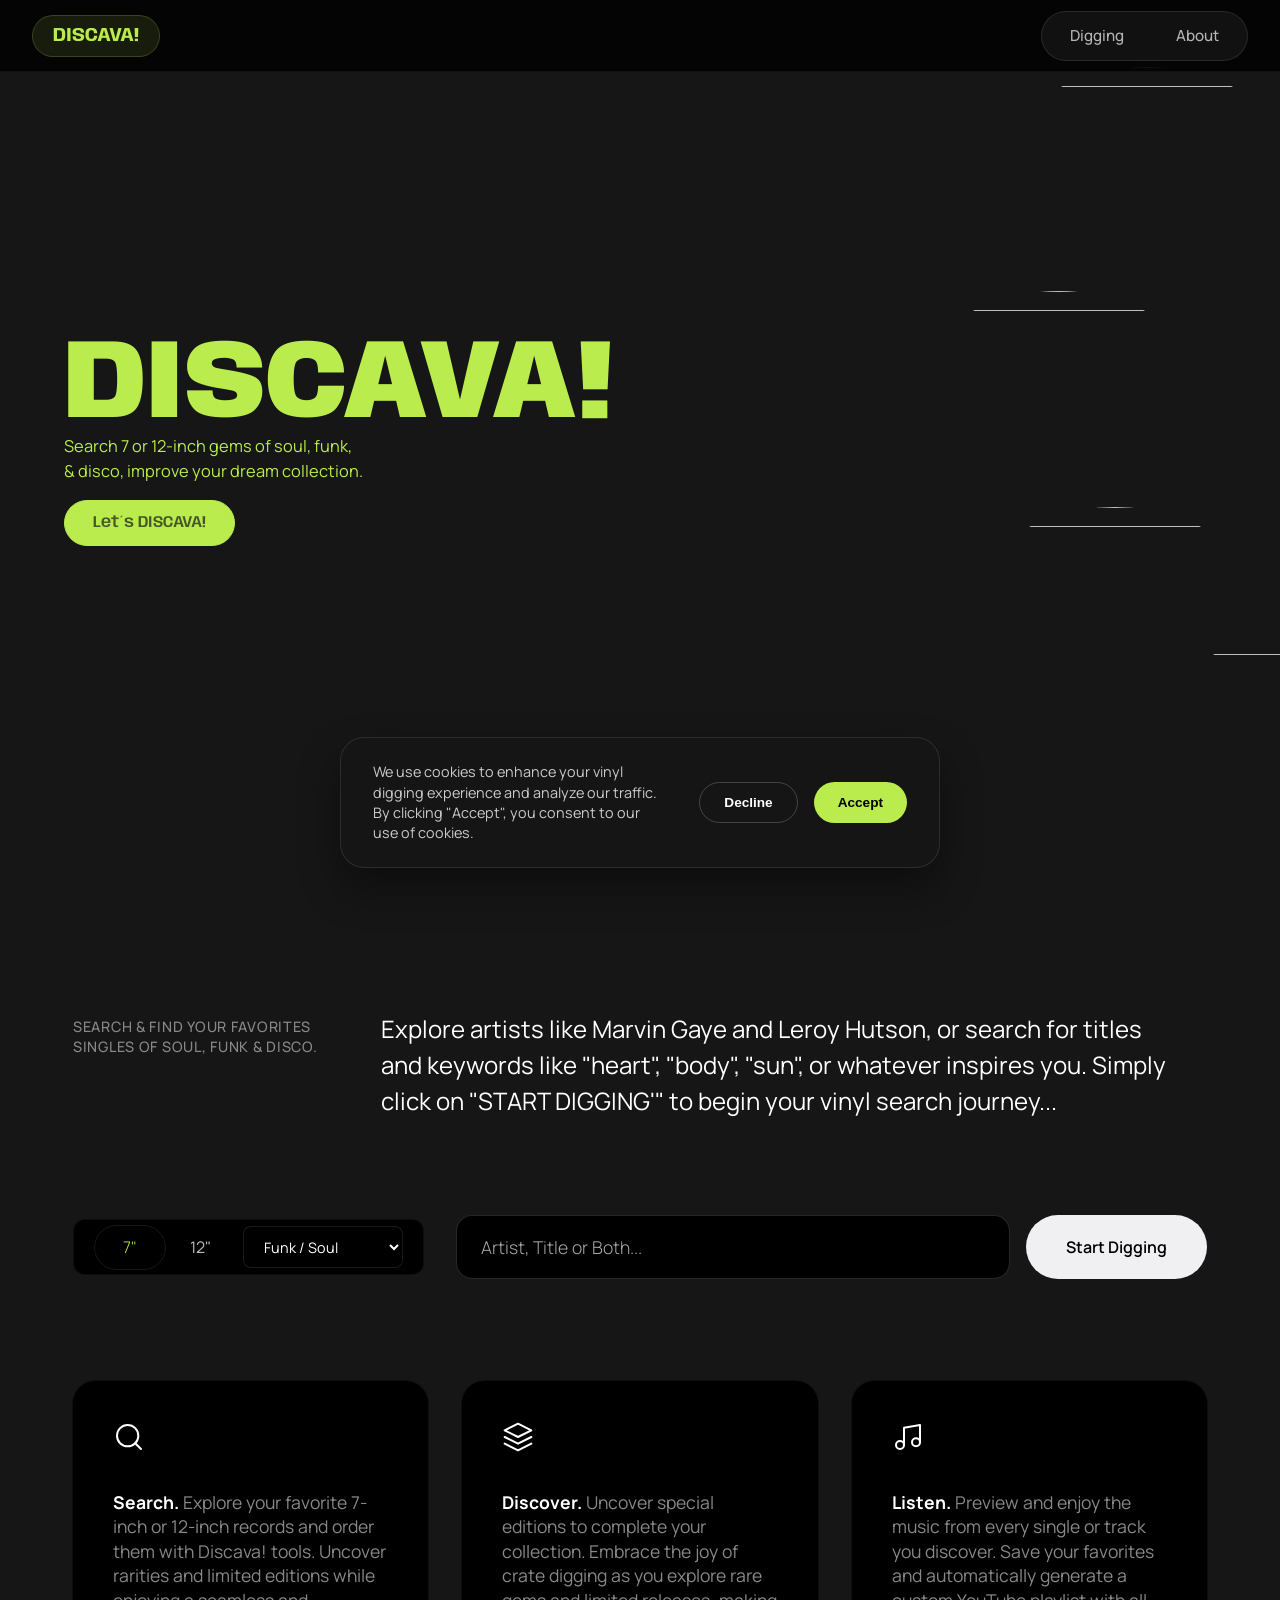
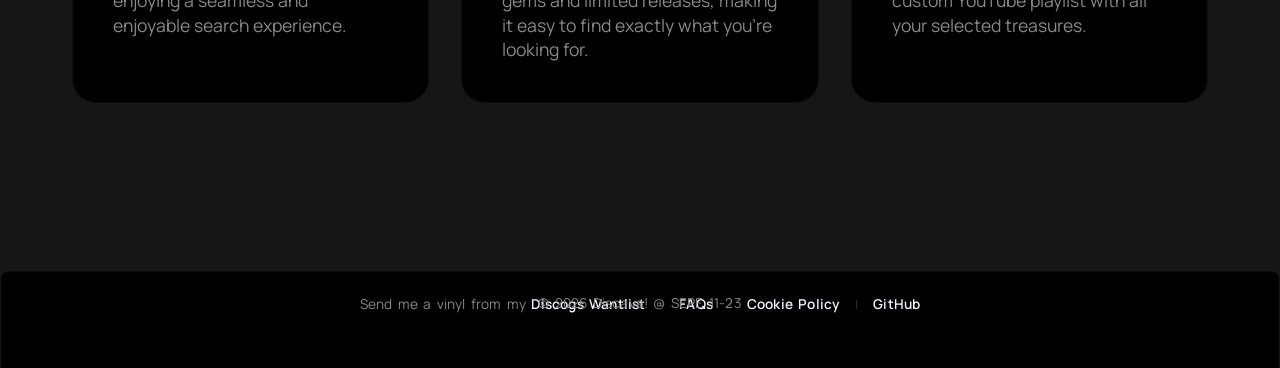
==== commit 1bbca0f2: "docs: rename hero image and update meta tags to bypass cache" ====
--- a/index.html
+++ b/index.html
@@ -31,7 +31,7 @@
   <meta property="twitter:title" content="Discava! - Your Vinyl Digging Experience" />
   <meta property="twitter:description"
     content="A platform dedicated to celebrating the timeless allure of vinyl records, soul, funk, and disco music. Join us on this musical journey!" />
-  <meta property="twitter:image" content="http://dev.juanfalibene.com/discava/img/discava_shareable_img.jpg" />
+  <meta property="twitter:image" content="http://dev.juanfalibene.com/discava/img/discava_banner_v2.jpg" />
   <title>Discava! - Your Vinyl Digging Experience</title>
   <link rel="stylesheet" href="css/styles.css" />
   <link rel="icon" type="image/x-icon" href="img/favicon.png" />
--- a/css/styles.css
+++ b/css/styles.css
@@ -2550,11 +2550,12 @@
 
 footer {
   width: 100%;
-  padding: 2rem var(--border-rl);
+  padding: 3rem var(--border-rl);
   display: flex;
   flex-direction: column;
   align-items: center;
   justify-content: center;
+  background-color: #000;
   border-top: 1px solid rgba(255, 255, 255, 0.05);
   margin-top: 4rem;
 }
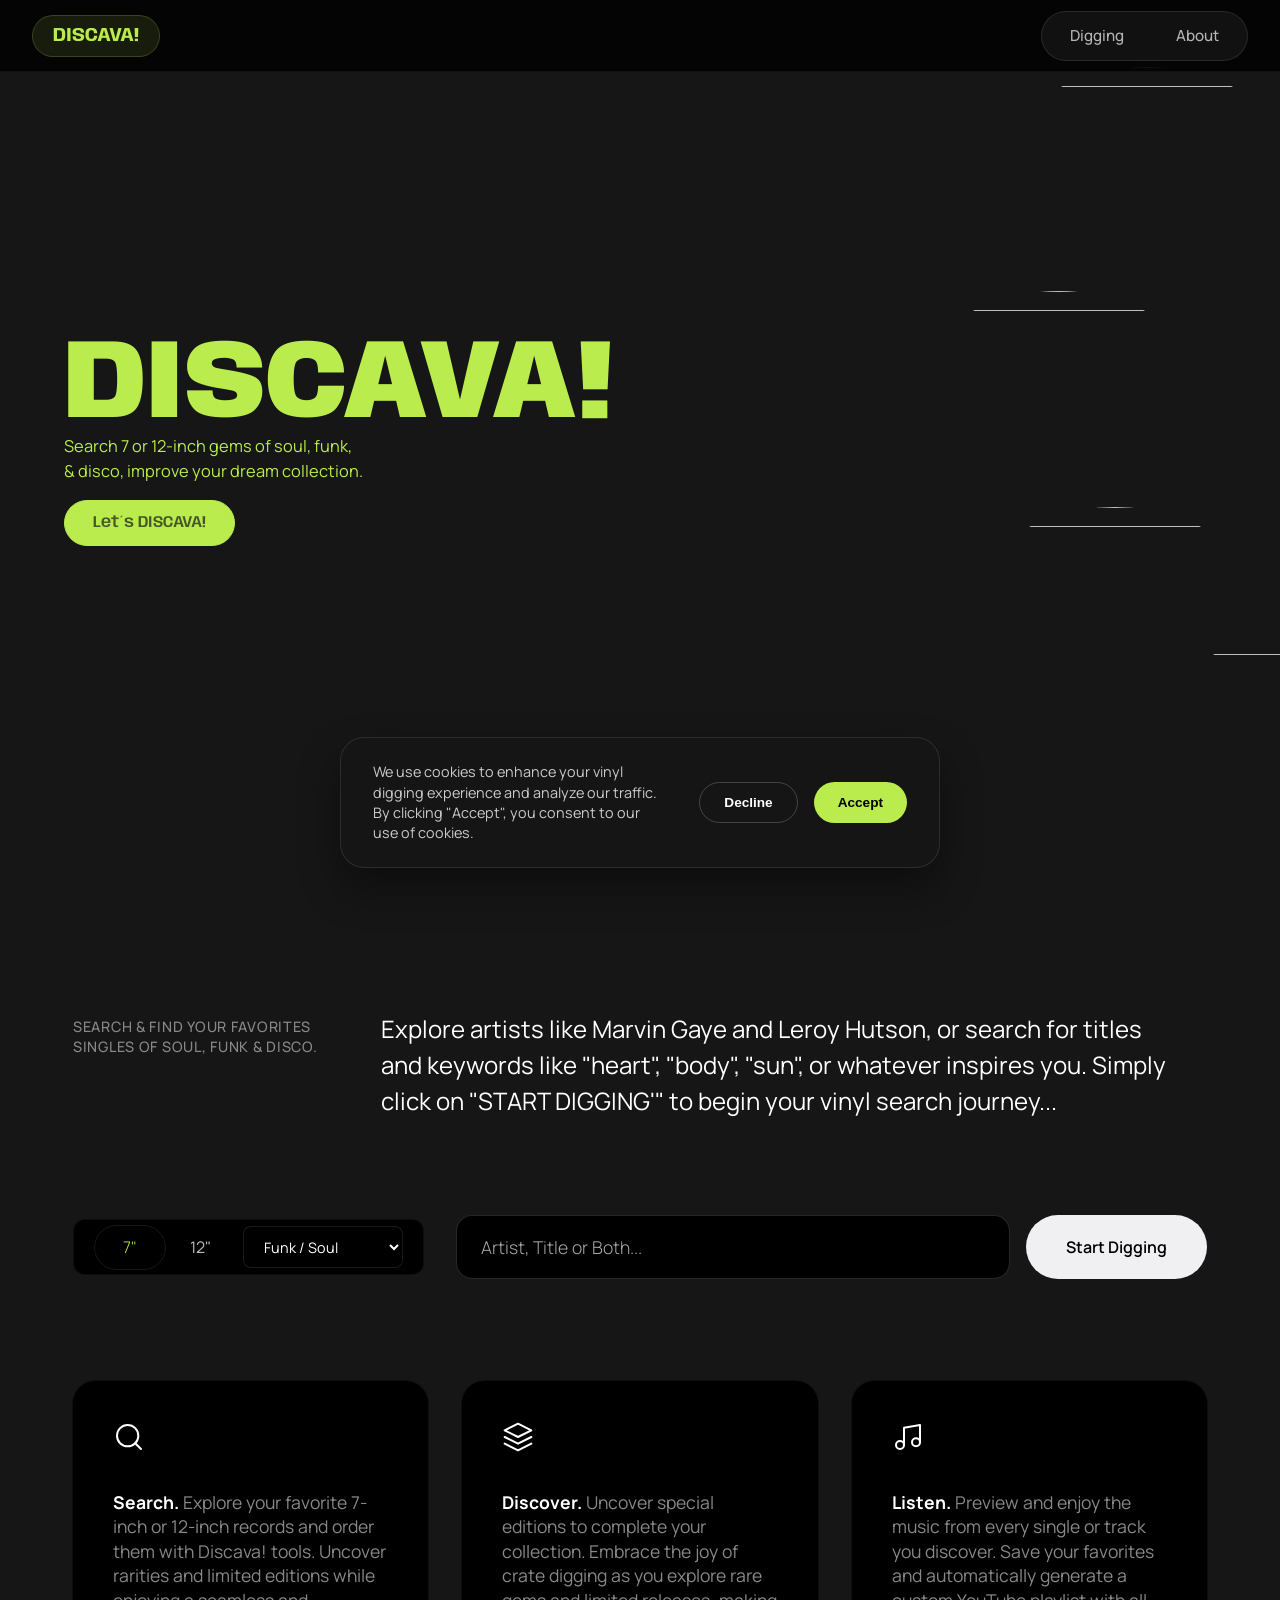
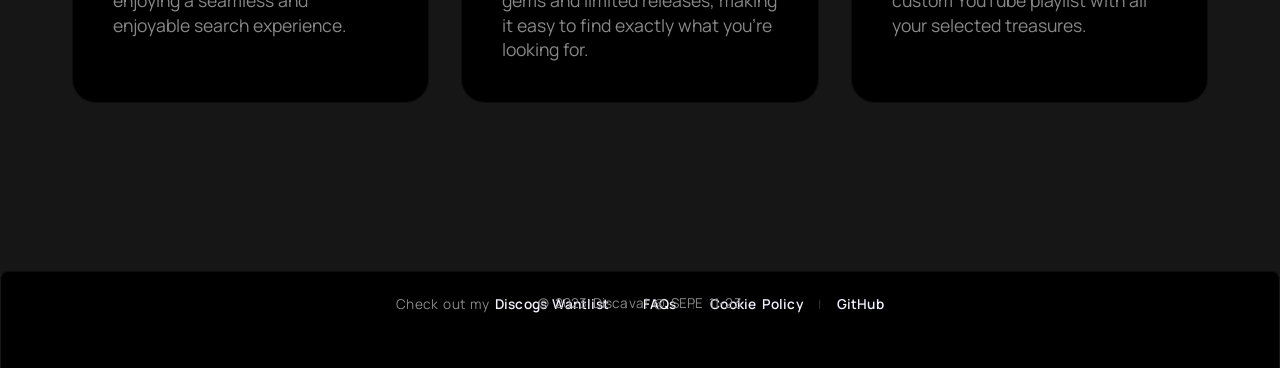
==== commit 7edcd16f: "fix(seo): update canonical tags and schema to use dev subdomain" ====
--- a/index.html
+++ b/index.html
@@ -35,14 +35,14 @@
   <title>Discava! - Your Vinyl Digging Experience</title>
   <link rel="stylesheet" href="css/styles.css" />
   <link rel="icon" type="image/x-icon" href="img/favicon.png" />
-  <link rel="canonical" href="https://juanfalibene.com/discava/index.html" />
+  <link rel="canonical" href="https://dev.juanfalibene.com/discava/index.html" />
   <!-- Structured Data / JSON-LD -->
   <script type="application/ld+json">
     {
       "@context": "https://schema.org",
       "@type": "WebSite",
       "name": "Discava!",
-      "url": "https://juanfalibene.com/discava/",
+      "url": "https://dev.juanfalibene.com/discava/",
       "description": "Your Vinyl Digging Experience - Soul, Funk, and Disco music platform.",
       "author": {
         "@type": "Person",
@@ -50,7 +50,7 @@
       },
       "potentialAction": {
         "@type": "SearchAction",
-        "target": "https://juanfalibene.com/discava/index.html?q={search_term_string}",
+        "target": "https://dev.juanfalibene.com/discava/index.html?q={search_term_string}",
         "query-input": "required name=search_term_string"
       }
     }
--- a/css/styles.css
+++ b/css/styles.css
@@ -1945,13 +1945,6 @@
   }
 
   /* footer */
-  footer {
-    flex-direction: column-reverse;
-    height: auto;
-    gap: 0.25em;
-    padding: var(--fs-sm) 0.75em;
-  }
-
   footer .contact-text {
     font-size: var(--fs-sl);
   }
@@ -2687,4 +2680,23 @@
     width: 100%;
     justify-content: center;
   }
+
+  /* footer responsive */
+  footer {
+    flex-direction: column-reverse;
+    height: auto;
+    gap: 0.25em;
+    padding: var(--fs-sm) 0.75em;
+  }
+
+  .footer-links {
+    display: flex !important;
+    flex-direction: column !important;
+    gap: 0.75rem !important;
+    align-items: center !important;
+  }
+
+  .footer-separator {
+    display: none;
+  }
 }
